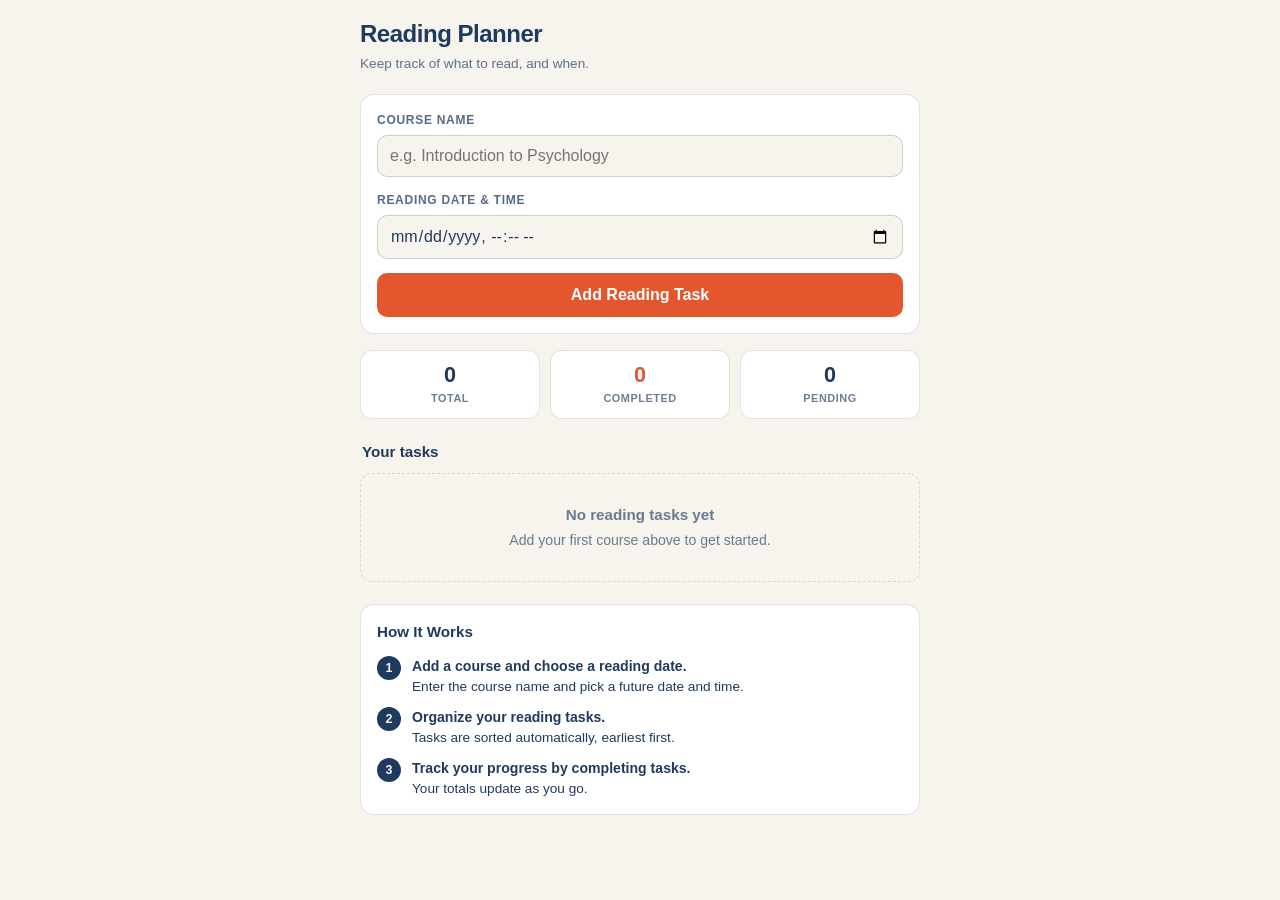
==== reading-planner.html @ fa1ab564 "Add Reading Planner app" ====
<!DOCTYPE html>
<html lang="en">
<head>
<meta charset="UTF-8" />
<meta name="viewport" content="width=device-width, initial-scale=1.0" />
<meta name="theme-color" content="#1F3A5F" />
<title>Student Reading Planner</title>
<style>
  /* ---- 3 colors only ---- */
  :root{
    --navy:#1F3A5F;   /* primary / text / structure */
    --sand:#F7F4EE;   /* surface / background */
    --coral:#E4572E;  /* accent / action */
  }

  *{box-sizing:border-box;margin:0;padding:0;}

  body{
    font-family:-apple-system,BlinkMacSystemFont,"Segoe UI",Roboto,Helvetica,Arial,sans-serif;
    background:var(--sand);
    color:var(--navy);
    line-height:1.5;
    -webkit-font-smoothing:antialiased;
    padding:16px 14px 48px;
  }

  .app{max-width:560px;margin:0 auto;}

  header{margin-bottom:20px;}
  h1{font-size:1.5rem;font-weight:700;letter-spacing:-0.02em;}
  header p{font-size:.85rem;opacity:.7;margin-top:2px;}

  /* ---- Cards ---- */
  .card{
    background:#fff;
    border:1px solid rgba(31,58,95,.14);
    border-radius:14px;
    padding:16px;
    margin-bottom:16px;
  }

  label{
    display:block;
    font-size:.75rem;
    font-weight:600;
    text-transform:uppercase;
    letter-spacing:.06em;
    margin-bottom:6px;
    opacity:.75;
  }

  input[type="text"],
  input[type="datetime-local"]{
    width:100%;
    font-size:1rem;
    font-family:inherit;
    color:var(--navy);
    background:var(--sand);
    border:1.5px solid rgba(31,58,95,.2);
    border-radius:10px;
    padding:11px 12px;
    outline:none;
    transition:border-color .15s;
  }
  input:focus{border-color:var(--navy);}

  .field{margin-bottom:14px;}

  .error{
    color:var(--coral);
    font-size:.78rem;
    font-weight:600;
    margin-top:5px;
    display:none;
  }
  .field.invalid input{border-color:var(--coral);}
  .field.invalid .error{display:block;}

  /* form-level (duplicate) error */
  .form-error{
    display:none;
    background:rgba(228,87,46,.09);
    border:1px solid rgba(228,87,46,.4);
    border-radius:10px;
    color:var(--coral);
    font-size:.82rem;
    font-weight:600;
    padding:9px 11px;
    margin-bottom:12px;
  }
  .form-error.show{display:block;}

  button{
    font-family:inherit;
    font-size:1rem;
    font-weight:600;
    cursor:pointer;
    border:none;
    border-radius:10px;
    transition:opacity .15s, transform .05s;
  }
  button:active{transform:scale(.985);}

  .btn-add{
    width:100%;
    background:var(--coral);
    color:#fff;
    padding:13px;
    font-size:1rem;
  }
  .btn-add:hover{opacity:.9;}

  /* ---- Progress summary ---- */
  .stats{
    display:grid;
    grid-template-columns:repeat(3,1fr);
    gap:10px;
    margin-bottom:16px;
  }
  .stat{
    background:#fff;
    border:1px solid rgba(31,58,95,.14);
    border-radius:12px;
    padding:11px 8px;
    text-align:center;
  }
  .stat .num{font-size:1.35rem;font-weight:700;line-height:1.2;}
  .stat .lbl{
    font-size:.68rem;
    font-weight:600;
    text-transform:uppercase;
    letter-spacing:.05em;
    opacity:.65;
    margin-top:2px;
  }
  .stat.done .num{color:var(--coral);}

  /* ---- Task list ---- */
  .list-head{
    display:flex;
    align-items:baseline;
    justify-content:space-between;
    margin:22px 2px 10px;
  }
  .list-head h2{font-size:.95rem;font-weight:700;}
  .count{font-size:.78rem;opacity:.6;}

  ul{list-style:none;display:flex;flex-direction:column;gap:10px;}

  li.task{
    background:#fff;
    border:1px solid rgba(31,58,95,.14);
    border-left:4px solid var(--coral);
    border-radius:12px;
    padding:13px 14px;
    display:flex;
    align-items:flex-start;
    gap:12px;
  }
  li.task.done{
    border-left-color:var(--navy);
    opacity:.62;
  }
  li.task.done .course{text-decoration:line-through;}

  /* The button is a full 44x44 touch target; the visible 26px box is drawn
     by the inner span, so the look is unchanged but tapping is easy. */
  .check{
    flex:0 0 auto;
    width:44px;height:44px;
    margin:-8px 0 -9px -9px;
    border:none;
    background:transparent;
    display:grid;place-items:center;
    padding:0;
  }
  .check .box{
    width:26px;height:26px;
    border:2px solid var(--navy);
    border-radius:7px;
    display:grid;place-items:center;
  }
  li.task.done .check .box{background:var(--navy);}
  .check svg{width:14px;height:14px;stroke:#fff;stroke-width:3;fill:none;opacity:0;}
  li.task.done .check svg{opacity:1;}

  .meta{flex:1 1 auto;min-width:0;}
  .course{font-weight:600;font-size:1rem;word-break:break-word;}
  .when{font-size:.8rem;opacity:.65;margin-top:2px;}
  .badge{
    display:inline-block;
    font-size:.65rem;
    font-weight:700;
    text-transform:uppercase;
    letter-spacing:.05em;
    border:1px solid rgba(31,58,95,.35);
    border-radius:6px;
    padding:1px 5px;
    margin-left:6px;
    vertical-align:1px;
    opacity:.85;
  }

  .actions{
    flex:0 0 auto;
    display:flex;
    flex-direction:column;
    align-items:flex-end;
    gap:6px;
  }

  .del{
    background:transparent;
    border:none;
    padding:0;
    height:44px;
    min-width:44px;
    margin:-9px 0;
    display:grid;place-items:center;
  }
  .del .pill{
    color:var(--coral);
    border:1px solid rgba(228,87,46,.35);
    border-radius:8px;
    padding:5px 9px;
    font-size:.78rem;
    font-weight:600;
    white-space:nowrap;
  }
  .del:hover .pill{background:var(--coral);color:#fff;border-color:var(--coral);}

  /* inline delete confirmation */
  .confirm{
    display:flex;
    flex-direction:column;
    align-items:flex-end;
    gap:6px;
  }
  .confirm .ask{
    font-size:.72rem;
    font-weight:700;
    text-transform:uppercase;
    letter-spacing:.04em;
    color:var(--coral);
    white-space:nowrap;
  }
  .confirm .row{display:flex;gap:6px;}
  .btn-yes{
    background:var(--coral);
    color:#fff;
    min-height:38px;
    padding:8px 14px;
    font-size:.8rem;
  }
  .btn-yes:hover{opacity:.9;}
  .btn-no{
    background:transparent;
    color:var(--navy);
    border:1px solid rgba(31,58,95,.35);
    min-height:38px;
    padding:8px 14px;
    font-size:.8rem;
  }
  .btn-no:hover{background:var(--navy);color:#fff;border-color:var(--navy);}

  .empty{
    text-align:center;
    padding:30px 16px;
    border:1.5px dashed rgba(31,58,95,.22);
    border-radius:12px;
    font-size:.88rem;
    opacity:.65;
  }
  .empty strong{display:block;font-size:.95rem;margin-bottom:3px;opacity:1;}

  /* ---- How it works ---- */
  .how h2{font-size:.95rem;font-weight:700;margin-bottom:12px;}
  ol.steps{list-style:none;display:flex;flex-direction:column;gap:11px;}
  ol.steps li{display:flex;gap:11px;align-items:flex-start;}
  .step-num{
    flex:0 0 auto;
    width:24px;height:24px;
    border-radius:50%;
    background:var(--navy);
    color:var(--sand);
    font-size:.78rem;
    font-weight:700;
    display:grid;place-items:center;
  }
  .step-text{font-size:.85rem;line-height:1.45;}
  .step-text b{display:block;font-size:.88rem;}

  /* ---- Toast ---- */
  .toast{
    position:fixed;
    left:50%;
    bottom:18px;
    transform:translateX(-50%);
    max-width:calc(100% - 28px);
    background:var(--navy);
    color:var(--sand);
    font-size:.85rem;
    font-weight:600;
    padding:11px 16px;
    border-radius:10px;
    box-shadow:0 4px 14px rgba(31,58,95,.25);
    opacity:0;
    visibility:hidden;
    transition:opacity .18s;
    z-index:50;
  }
  .toast.show{opacity:1;visibility:visible;}
  .toast.error{background:var(--coral);color:#fff;}

  @media (max-width:380px){
    .stat .num{font-size:1.15rem;}
    li.task{padding:12px;}
  }
</style>
</head>
<body>
<div class="app">

  <header>
    <h1>Reading Planner</h1>
    <p>Keep track of what to read, and when.</p>
  </header>

  <form class="card" id="form" novalidate>
    <div class="form-error" id="form-error" role="alert"></div>

    <div class="field" id="f-course">
      <label for="course">Course name</label>
      <input type="text" id="course" placeholder="e.g. Introduction to Psychology" autocomplete="off" />
      <div class="error" id="e-course">Please enter a course name.</div>
    </div>

    <div class="field" id="f-date">
      <label for="date">Reading date &amp; time</label>
      <input type="datetime-local" id="date" />
      <div class="error" id="e-date">Please choose a reading date and time.</div>
    </div>

    <button type="submit" class="btn-add">Add Reading Task</button>
  </form>

  <section class="stats" aria-label="Progress summary">
    <div class="stat">
      <div class="num" id="stat-total">0</div>
      <div class="lbl">Total</div>
    </div>
    <div class="stat done">
      <div class="num" id="stat-done">0</div>
      <div class="lbl">Completed</div>
    </div>
    <div class="stat">
      <div class="num" id="stat-pending">0</div>
      <div class="lbl">Pending</div>
    </div>
  </section>

  <div class="list-head">
    <h2>Your tasks</h2>
    <span class="count" id="count"></span>
  </div>

  <ul id="list"></ul>
  <div class="empty" id="empty">
    <strong>No reading tasks yet</strong>
    Add your first course above to get started.
  </div>

  <section class="card how" style="margin-top:22px;">
    <h2>How It Works</h2>
    <ol class="steps">
      <li>
        <span class="step-num">1</span>
        <span class="step-text"><b>Add a course and choose a reading date.</b>Enter the course name and pick a future date and time.</span>
      </li>
      <li>
        <span class="step-num">2</span>
        <span class="step-text"><b>Organize your reading tasks.</b>Tasks are sorted automatically, earliest first.</span>
      </li>
      <li>
        <span class="step-num">3</span>
        <span class="step-text"><b>Track your progress by completing tasks.</b>Your totals update as you go.</span>
      </li>
    </ol>
  </section>

</div>

<div class="toast" id="toast" role="status" aria-live="polite"></div>

<script>
(function () {
  "use strict";

  var STORE = "reading-planner-tasks-v1";

  var tasks = [];            // [{id, course, when, done, created}]
  var pendingDeleteId = null;

  var form      = document.getElementById("form");
  var courseEl  = document.getElementById("course");
  var dateEl    = document.getElementById("date");
  var fCourse   = document.getElementById("f-course");
  var fDate     = document.getElementById("f-date");
  var eCourse   = document.getElementById("e-course");
  var eDate     = document.getElementById("e-date");
  var formError = document.getElementById("form-error");
  var listEl    = document.getElementById("list");
  var emptyEl   = document.getElementById("empty");
  var countEl   = document.getElementById("count");
  var toastEl   = document.getElementById("toast");

  /* ============ storage ============ */

  function isValidTask(t) {
    return t && typeof t === "object" &&
      typeof t.id === "string" && t.id.length > 0 &&
      typeof t.course === "string" && t.course.trim().length > 0 &&
      typeof t.when === "string" && !isNaN(new Date(t.when).getTime());
  }

  // Returns true when the stored data had to be repaired, so the caller can
  // write the clean version back instead of re-parsing junk on every load.
  function load() {
    var repaired = false;
    try {
      var raw = localStorage.getItem(STORE);
      if (!raw) { tasks = []; return false; }

      var parsed = JSON.parse(raw);
      if (!Array.isArray(parsed)) { tasks = []; return true; }

      // drop anything malformed rather than letting it break the render
      var clean = [];
      parsed.forEach(function (t) {
        if (!isValidTask(t)) { repaired = true; return; }
        var norm = {
          id: t.id,
          course: String(t.course).trim(),
          when: t.when,
          done: t.done === true,
          created: typeof t.created === "number" ? t.created : 0
        };
        if (norm.course !== t.course || norm.done !== t.done || norm.created !== t.created) {
          repaired = true;
        }
        clean.push(norm);
      });
      tasks = clean;
    } catch (e) {
      tasks = [];
      repaired = true;
    }
    return repaired;
  }

  function save() {
    try {
      localStorage.setItem(STORE, JSON.stringify(tasks));
    } catch (e) {
      toast("Could not save — browser storage is unavailable.", "error");
    }
  }

  /* ============ helpers ============ */

  function esc(s) {
    return String(s).replace(/[&<>"']/g, function (c) {
      return { "&":"&amp;", "<":"&lt;", ">":"&gt;", '"':"&quot;", "'":"&#39;" }[c];
    });
  }

  function formatWhen(iso) {
    var d = new Date(iso);
    if (isNaN(d.getTime())) return "";
    var date = d.toLocaleDateString(undefined, {
      weekday: "short", month: "short", day: "numeric", year: "numeric"
    });
    var time = d.toLocaleTimeString(undefined, { hour: "numeric", minute: "2-digit" });
    return date + " · " + time;
  }

  // current minute, floored — anything at or after this is "not in the past"
  function currentMinute() {
    var n = new Date();
    return new Date(n.getFullYear(), n.getMonth(), n.getDate(), n.getHours(), n.getMinutes()).getTime();
  }

  // "YYYY-MM-DDTHH:MM" in the user's own timezone (what datetime-local wants)
  function toLocalInput(ts) {
    var d = new Date(ts);
    var pad = function (v) { return String(v).padStart(2, "0"); };
    return d.getFullYear() + "-" + pad(d.getMonth() + 1) + "-" + pad(d.getDate()) +
      "T" + pad(d.getHours()) + ":" + pad(d.getMinutes());
  }

  function refreshMin() {
    dateEl.min = toLocalInput(currentMinute());
  }

  function sorted() {
    return tasks.slice().sort(function (a, b) {
      var diff = new Date(a.when) - new Date(b.when);
      return diff !== 0 ? diff : a.created - b.created;   // stable tie-break
    });
  }

  function isDuplicate(course, when) {
    var c = course.trim().toLowerCase();
    return tasks.some(function (t) {
      return t.course.trim().toLowerCase() === c &&
        new Date(t.when).getTime() === new Date(when).getTime();
    });
  }

  /* ============ feedback ============ */

  var toastTimer = null;
  function toast(msg, kind) {
    toastEl.textContent = msg;
    toastEl.className = "toast show" + (kind === "error" ? " error" : "");
    if (toastTimer) clearTimeout(toastTimer);
    toastTimer = setTimeout(function () { toastEl.className = "toast"; }, 2600);
  }

  /* ============ render ============ */

  function render() {
    var items = sorted();
    listEl.innerHTML = "";

    var doneCount = tasks.filter(function (t) { return t.done; }).length;
    var total = tasks.length;
    var pending = total - doneCount;

    document.getElementById("stat-total").textContent = total;
    document.getElementById("stat-done").textContent = doneCount;
    document.getElementById("stat-pending").textContent = pending;

    if (total === 0) {
      emptyEl.style.display = "block";
      countEl.textContent = "";
      return;
    }
    emptyEl.style.display = "none";
    countEl.textContent = doneCount + " of " + total + " done";

    items.forEach(function (t) {
      var li = document.createElement("li");
      li.className = "task" + (t.done ? " done" : "");

      var confirmHTML = pendingDeleteId === t.id
        ? '<div class="confirm">' +
            '<span class="ask">Delete this task?</span>' +
            '<div class="row">' +
              '<button class="btn-yes" type="button" data-act="delete-confirm" data-id="' + t.id + '">Yes</button>' +
              '<button class="btn-no" type="button" data-act="delete-cancel">Cancel</button>' +
            '</div>' +
          '</div>'
        : '<button class="del" type="button" data-act="delete-ask" data-id="' + t.id + '">' +
            '<span class="pill">Delete</span>' +
          '</button>';

      li.innerHTML =
        '<button class="check" type="button" aria-label="' +
          (t.done ? "Mark as not completed" : "Mark as completed") +
          '" aria-pressed="' + (t.done ? "true" : "false") + '" data-act="toggle" data-id="' + t.id + '">' +
          '<span class="box">' +
            '<svg viewBox="0 0 24 24" aria-hidden="true"><polyline points="20 6 9 17 4 12"/></svg>' +
          '</span>' +
        '</button>' +
        '<div class="meta">' +
          '<div class="course">' + esc(t.course) +
            (t.done ? '<span class="badge">Done</span>' : '') +
          '</div>' +
          '<div class="when">' + esc(formatWhen(t.when)) + '</div>' +
        '</div>' +
        '<div class="actions">' + confirmHTML + '</div>';

      listEl.appendChild(li);
    });
  }

  /* ============ validation ============ */

  function setFieldError(field, errorEl, message) {
    if (message) {
      field.classList.add("invalid");
      errorEl.textContent = message;
    } else {
      field.classList.remove("invalid");
    }
  }

  function clearFormError() {
    formError.classList.remove("show");
    formError.textContent = "";
  }

  function showFormError(message) {
    formError.textContent = message;
    formError.classList.add("show");
  }

  function validate() {
    var course = courseEl.value.trim();
    var when   = dateEl.value.trim();
    var ok = true;

    clearFormError();

    if (!course) {
      setFieldError(fCourse, eCourse, "Please enter a course name.");
      ok = false;
    } else if (course.length > 80) {
      setFieldError(fCourse, eCourse, "Course name must be 80 characters or fewer.");
      ok = false;
    } else {
      setFieldError(fCourse, eCourse, null);
    }

    if (!when) {
      setFieldError(fDate, eDate, "Please choose a reading date and time.");
      ok = false;
    } else {
      var ts = new Date(when).getTime();
      if (isNaN(ts)) {
        setFieldError(fDate, eDate, "That date and time could not be understood.");
        ok = false;
      } else if (ts < currentMinute()) {
        setFieldError(fDate, eDate, "Please choose a date and time in the future — that one has already passed.");
        ok = false;
      } else {
        setFieldError(fDate, eDate, null);
      }
    }

    if (ok && isDuplicate(course, when)) {
      showFormError("You already added \u201C" + course + "\u201D for that exact date and time.");
      ok = false;
    }

    return ok;
  }

  /* ============ events ============ */

  form.addEventListener("submit", function (e) {
    e.preventDefault();

    if (!validate()) {
      var firstBad = form.querySelector(".field.invalid input");
      if (firstBad) firstBad.focus();
      return;
    }

    var course = courseEl.value.trim();
    tasks.push({
      id: String(Date.now()) + Math.random().toString(36).slice(2, 7),
      course: course,
      when: dateEl.value.trim(),
      done: false,
      created: Date.now()
    });

    save();
    pendingDeleteId = null;
    render();
    refreshMin();

    form.reset();
    clearFormError();
    setFieldError(fCourse, eCourse, null);
    setFieldError(fDate, eDate, null);
    courseEl.focus();
    toast("Added: " + course);
  });

  courseEl.addEventListener("input", function () {
    if (courseEl.value.trim()) setFieldError(fCourse, eCourse, null);
    clearFormError();
  });

  dateEl.addEventListener("input", function () {
    var v = dateEl.value.trim();
    if (v) {
      var ts = new Date(v).getTime();
      if (!isNaN(ts) && ts < currentMinute()) {
        setFieldError(fDate, eDate, "Please choose a date and time in the future — that one has already passed.");
      } else {
        setFieldError(fDate, eDate, null);
      }
    }
    clearFormError();
  });

  listEl.addEventListener("click", function (e) {
    var btn = e.target.closest("button[data-act]");
    if (!btn) return;

    var act = btn.getAttribute("data-act");
    var id  = btn.getAttribute("data-id");

    if (act === "toggle") {
      var toggled = null;
      tasks.forEach(function (t) {
        if (t.id === id) { t.done = !t.done; toggled = t; }
      });
      if (toggled) {
        save();
        render();
        toast(toggled.done
          ? "Completed: " + toggled.course
          : "Marked as pending: " + toggled.course);
      }
      return;
    }

    if (act === "delete-ask") {
      pendingDeleteId = id;
      render();
      return;
    }

    if (act === "delete-cancel") {
      pendingDeleteId = null;
      render();
      return;
    }

    if (act === "delete-confirm") {
      var removed = null;
      tasks = tasks.filter(function (t) {
        if (t.id === id) { removed = t; return false; }
        return true;
      });
      pendingDeleteId = null;
      save();
      render();
      if (removed) toast("Deleted: " + removed.course);
      return;
    }
  });

  /* ============ init ============ */

  refreshMin();
  if (load()) save();   // self-heal corrupt or legacy stored data
  render();

  // keep the "no past dates" floor current if the page stays open
  setInterval(refreshMin, 60000);
})();
</script>
</body>
</html>
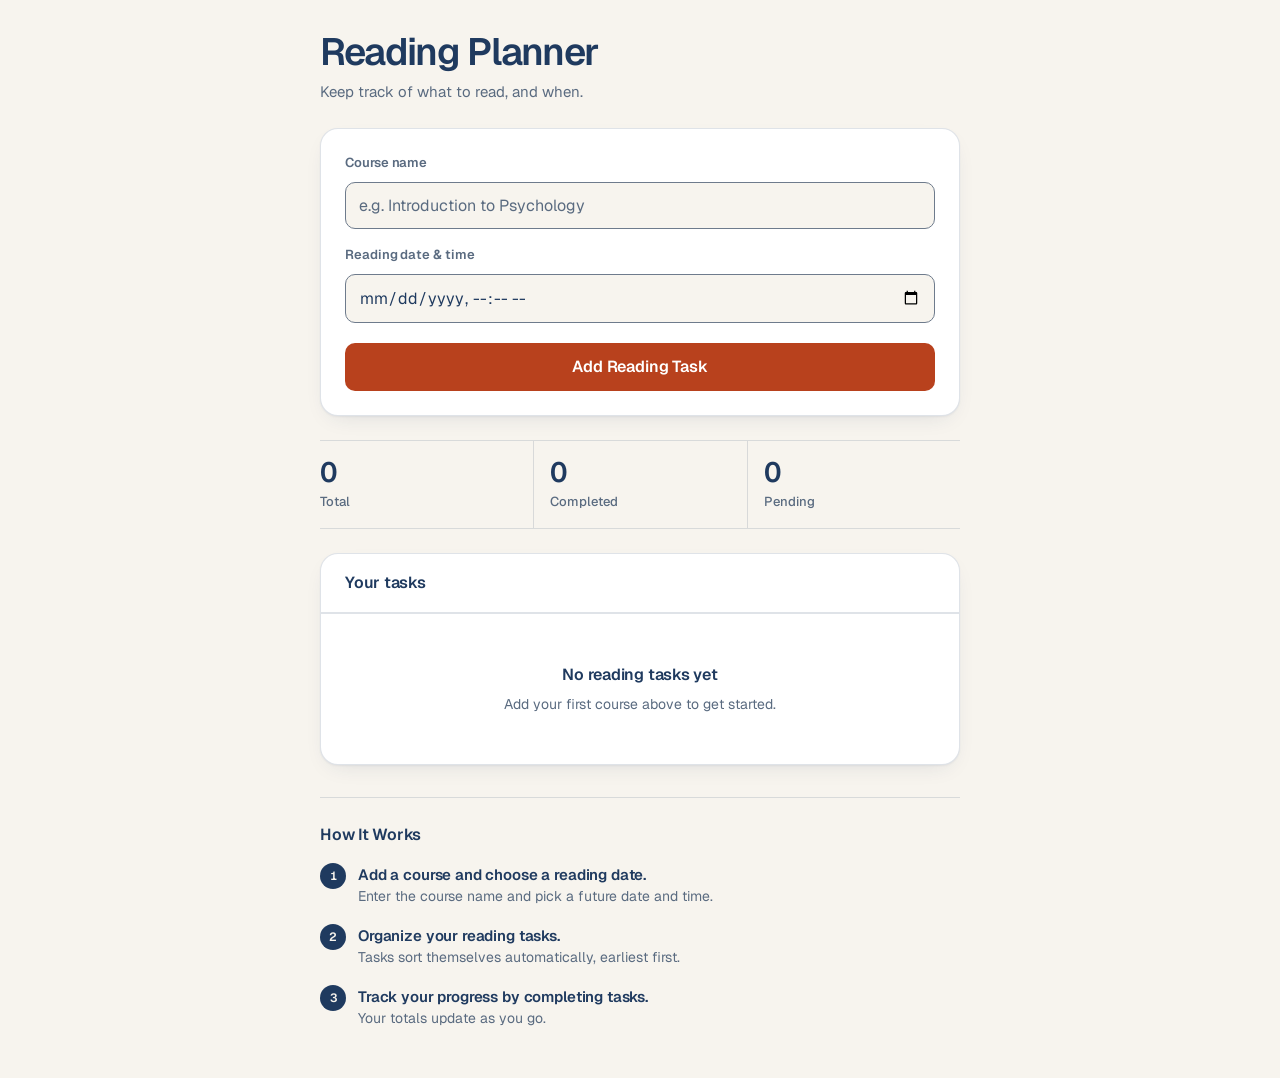
==== commit ec29ddf0: "Redesign: stronger typography, spacing and layout" ====
--- a/reading-planner.html
+++ b/reading-planner.html
@@ -5,316 +5,400 @@
 <meta name="viewport" content="width=device-width, initial-scale=1.0" />
 <meta name="theme-color" content="#1F3A5F" />
 <title>Student Reading Planner</title>
+<link rel="preconnect" href="https://fonts.googleapis.com">
+<link rel="preconnect" href="https://fonts.gstatic.com" crossorigin>
+<link href="https://fonts.googleapis.com/css2?family=Geist:wght@400..700&display=swap" rel="stylesheet">
 <style>
-  /* ---- 3 colors only ---- */
+  /* ============================================================
+     PALETTE — the three brand hues, plus two derived steps that
+     exist ONLY to satisfy WCAG AA. Same hues, no new colors.
+       navy  #1F3A5F   primary text, structure        (10.46:1 on cream)
+       cream #F7F4EE   page background
+       coral #E4572E   brand accent, fills & marks    (3.68:1 — graphics only)
+       navy-soft  #5A6B80   secondary text            (4.97:1 on cream)
+       coral-deep #B8411D   coral for text & CTA fill (5.51:1 with white)
+     ============================================================ */
   :root{
-    --navy:#1F3A5F;   /* primary / text / structure */
-    --sand:#F7F4EE;   /* surface / background */
-    --coral:#E4572E;  /* accent / action */
+    --navy:#1F3A5F;
+    --cream:#F7F4EE;
+    --coral:#E4572E;
+    --navy-soft:#5A6B80;
+    --coral-deep:#B8411D;
+    --surface:#FFFFFF;
+
+    --line:rgba(31,58,95,.14);
+    --field-border:#6E7B8C;          /* 3.95:1 vs cream — meets the 3:1 UI-component rule */
+    --field-bg:#F7F4EE;
+
+    /* spacing scale — 4px base */
+    --sp-1:4px; --sp-2:8px; --sp-3:12px; --sp-4:16px;
+    --sp-5:24px; --sp-6:32px; --sp-7:48px;
+
+    /* SHAPE CONSISTENCY LOCK — one documented scale, used everywhere:
+       surfaces 18 · controls 10 · micro-marks 6 */
+    --r-surface:18px;
+    --r-control:10px;
+    --r-micro:6px;
+
+    --shadow:0 1px 2px rgba(31,58,95,.06), 0 8px 24px -12px rgba(31,58,95,.18);
   }
 
   *{box-sizing:border-box;margin:0;padding:0;}
 
+  html{-webkit-text-size-adjust:100%;}
+
   body{
-    font-family:-apple-system,BlinkMacSystemFont,"Segoe UI",Roboto,Helvetica,Arial,sans-serif;
-    background:var(--sand);
+    font-family:"Geist",ui-sans-serif,-apple-system,BlinkMacSystemFont,"Segoe UI",Roboto,Helvetica,Arial,sans-serif;
+    font-size:.9375rem;
+    line-height:1.6;
+    background:var(--cream);
     color:var(--navy);
-    line-height:1.5;
     -webkit-font-smoothing:antialiased;
-    padding:16px 14px 48px;
-  }
-
-  .app{max-width:560px;margin:0 auto;}
-
-  header{margin-bottom:20px;}
-  h1{font-size:1.5rem;font-weight:700;letter-spacing:-0.02em;}
-  header p{font-size:.85rem;opacity:.7;margin-top:2px;}
-
-  /* ---- Cards ---- */
-  .card{
-    background:#fff;
-    border:1px solid rgba(31,58,95,.14);
-    border-radius:14px;
-    padding:16px;
-    margin-bottom:16px;
-  }
+    text-rendering:optimizeLegibility;
+    padding:var(--sp-6) var(--sp-4) var(--sp-7);
+  }
+
+  .app{max-width:640px;margin:0 auto;}
+
+  /* ---------- header ---------- */
+  header{margin-bottom:var(--sp-5);}
+  h1{
+    font-size:clamp(1.75rem,1.35rem + 1.7vw,2.375rem);
+    font-weight:600;
+    letter-spacing:-.035em;
+    line-height:1.06;
+    color:var(--navy);
+  }
+  .lede{
+    margin-top:var(--sp-2);
+    font-size:.9375rem;
+    color:var(--navy-soft);
+    max-width:65ch;
+  }
+
+  /* ---------- surfaces ---------- */
+  .surface{
+    background:var(--surface);
+    border:1px solid var(--line);
+    border-radius:var(--r-surface);
+    box-shadow:var(--shadow);
+  }
+
+  /* ---------- form ---------- */
+  form{padding:var(--sp-5);margin-bottom:var(--sp-5);}
+
+  .form-error{
+    display:none;
+    background:rgba(184,65,29,.07);
+    border:1px solid rgba(184,65,29,.32);
+    border-radius:var(--r-control);
+    color:var(--coral-deep);
+    font-size:.8125rem;
+    font-weight:500;
+    line-height:1.45;
+    padding:var(--sp-3) var(--sp-4);
+    margin-bottom:var(--sp-4);
+  }
+  .form-error.show{display:block;}
+
+  .field{margin-bottom:var(--sp-4);}
 
   label{
     display:block;
-    font-size:.75rem;
-    font-weight:600;
-    text-transform:uppercase;
-    letter-spacing:.06em;
-    margin-bottom:6px;
-    opacity:.75;
+    font-size:.8125rem;
+    font-weight:600;
+    letter-spacing:-.005em;
+    color:var(--navy-soft);
+    margin-bottom:var(--sp-2);
   }
 
   input[type="text"],
   input[type="datetime-local"]{
     width:100%;
+    font-family:inherit;
     font-size:1rem;
-    font-family:inherit;
+    font-weight:400;
     color:var(--navy);
-    background:var(--sand);
-    border:1.5px solid rgba(31,58,95,.2);
-    border-radius:10px;
-    padding:11px 12px;
+    background:var(--field-bg);
+    border:1.5px solid var(--field-border);
+    border-radius:var(--r-control);
+    padding:12px 13px;
     outline:none;
-    transition:border-color .15s;
-  }
-  input:focus{border-color:var(--navy);}
-
-  .field{margin-bottom:14px;}
+    transition:border-color .15s ease, box-shadow .15s ease;
+  }
+  input::placeholder{color:var(--navy-soft);opacity:1;}
+  input:hover{border-color:var(--navy-soft);}
+  input:focus{
+    border-color:var(--navy);
+    box-shadow:0 0 0 3px rgba(31,58,95,.13);
+  }
 
   .error{
-    color:var(--coral);
-    font-size:.78rem;
-    font-weight:600;
-    margin-top:5px;
     display:none;
-  }
-  .field.invalid input{border-color:var(--coral);}
+    color:var(--coral-deep);
+    font-size:.8125rem;
+    font-weight:500;
+    line-height:1.45;
+    margin-top:var(--sp-2);
+  }
+  .field.invalid input{border-color:var(--coral-deep);}
+  .field.invalid input:focus{box-shadow:0 0 0 3px rgba(184,65,29,.16);}
   .field.invalid .error{display:block;}
 
-  /* form-level (duplicate) error */
-  .form-error{
-    display:none;
-    background:rgba(228,87,46,.09);
-    border:1px solid rgba(228,87,46,.4);
-    border-radius:10px;
-    color:var(--coral);
-    font-size:.82rem;
-    font-weight:600;
-    padding:9px 11px;
-    margin-bottom:12px;
-  }
-  .form-error.show{display:block;}
-
+  /* ---------- buttons ---------- */
   button{
     font-family:inherit;
-    font-size:1rem;
-    font-weight:600;
     cursor:pointer;
     border:none;
-    border-radius:10px;
-    transition:opacity .15s, transform .05s;
-  }
-  button:active{transform:scale(.985);}
+    background:none;
+    color:inherit;
+    border-radius:var(--r-control);
+    transition:transform .06s ease, background-color .15s ease, border-color .15s ease, color .15s ease;
+  }
+  button:active{transform:scale(.98);}          /* tactile push */
+  button:focus-visible,
+  input:focus-visible{
+    outline:2px solid var(--navy);
+    outline-offset:2px;
+  }
 
   .btn-add{
     width:100%;
-    background:var(--coral);
+    min-height:48px;
+    background:var(--coral-deep);               /* 5.51:1 with white — passes AA */
     color:#fff;
-    padding:13px;
     font-size:1rem;
-  }
-  .btn-add:hover{opacity:.9;}
-
-  /* ---- Progress summary ---- */
+    font-weight:600;
+    letter-spacing:-.01em;
+    padding:13px var(--sp-4);
+    margin-top:var(--sp-1);
+  }
+  .btn-add:hover{background:#A33A19;}
+
+  /* ---------- stats strip — plain, divided, no cards ---------- */
   .stats{
     display:grid;
     grid-template-columns:repeat(3,1fr);
-    gap:10px;
-    margin-bottom:16px;
-  }
-  .stat{
-    background:#fff;
-    border:1px solid rgba(31,58,95,.14);
-    border-radius:12px;
-    padding:11px 8px;
-    text-align:center;
-  }
-  .stat .num{font-size:1.35rem;font-weight:700;line-height:1.2;}
+    border-top:1px solid var(--line);
+    border-bottom:1px solid var(--line);
+    margin-bottom:var(--sp-5);
+  }
+  .stat{padding:var(--sp-4) var(--sp-4);}
+  .stat:first-child{padding-left:0;}
+  .stat + .stat{border-left:1px solid var(--line);}
+  .stat .num{
+    display:block;
+    font-size:1.75rem;
+    font-weight:600;
+    letter-spacing:-.03em;
+    line-height:1.1;
+    font-variant-numeric:tabular-nums;
+    color:var(--navy);
+  }
   .stat .lbl{
-    font-size:.68rem;
-    font-weight:600;
-    text-transform:uppercase;
-    letter-spacing:.05em;
-    opacity:.65;
-    margin-top:2px;
-  }
-  .stat.done .num{color:var(--coral);}
-
-  /* ---- Task list ---- */
+    display:block;
+    margin-top:var(--sp-1);
+    font-size:.8125rem;
+    font-weight:500;
+    color:var(--navy-soft);
+  }
+
+  /* ---------- list ---------- */
   .list-head{
     display:flex;
     align-items:baseline;
     justify-content:space-between;
-    margin:22px 2px 10px;
-  }
-  .list-head h2{font-size:.95rem;font-weight:700;}
-  .count{font-size:.78rem;opacity:.6;}
-
-  ul{list-style:none;display:flex;flex-direction:column;gap:10px;}
+    gap:var(--sp-3);
+    padding:var(--sp-4) var(--sp-5);
+    border-bottom:1px solid var(--line);
+  }
+  .list-head h2{font-size:1rem;font-weight:600;letter-spacing:-.015em;}
+  .count{
+    font-size:.8125rem;
+    color:var(--navy-soft);
+    font-variant-numeric:tabular-nums;
+    white-space:nowrap;
+  }
+
+  ul{list-style:none;}
 
   li.task{
-    background:#fff;
-    border:1px solid rgba(31,58,95,.14);
-    border-left:4px solid var(--coral);
-    border-radius:12px;
-    padding:13px 14px;
-    display:flex;
-    align-items:flex-start;
-    gap:12px;
-  }
-  li.task.done{
-    border-left-color:var(--navy);
-    opacity:.62;
-  }
-  li.task.done .course{text-decoration:line-through;}
-
-  /* The button is a full 44x44 touch target; the visible 26px box is drawn
-     by the inner span, so the look is unchanged but tapping is easy. */
+    display:grid;
+    grid-template-columns:44px minmax(0,1fr) auto;
+    align-items:start;
+    gap:var(--sp-3);
+    padding:var(--sp-4) var(--sp-5);
+    border-bottom:1px solid var(--line);
+  }
+  li.task:last-child{border-bottom:none;}
+
   .check{
+    width:44px;height:44px;
+    margin:-9px 0 -9px -9px;
+    display:grid;place-items:center;
     flex:0 0 auto;
-    width:44px;height:44px;
-    margin:-8px 0 -9px -9px;
-    border:none;
-    background:transparent;
+  }
+  .check .box{
+    width:24px;height:24px;
+    border:1.5px solid var(--field-border);
+    border-radius:var(--r-micro);
+    background:var(--surface);
     display:grid;place-items:center;
-    padding:0;
-  }
-  .check .box{
-    width:26px;height:26px;
-    border:2px solid var(--navy);
-    border-radius:7px;
-    display:grid;place-items:center;
-  }
-  li.task.done .check .box{background:var(--navy);}
-  .check svg{width:14px;height:14px;stroke:#fff;stroke-width:3;fill:none;opacity:0;}
+    transition:background-color .15s ease, border-color .15s ease;
+  }
+  .check:hover .box{border-color:var(--navy);}
+  .check svg{width:13px;height:13px;stroke:#fff;stroke-width:3.2;fill:none;stroke-linecap:round;stroke-linejoin:round;opacity:0;}
+  li.task.done .check .box{background:var(--navy);border-color:var(--navy);}
   li.task.done .check svg{opacity:1;}
 
-  .meta{flex:1 1 auto;min-width:0;}
-  .course{font-weight:600;font-size:1rem;word-break:break-word;}
-  .when{font-size:.8rem;opacity:.65;margin-top:2px;}
+  .meta{min-width:0;padding-top:1px;}
+  .course{
+    font-size:1rem;
+    font-weight:600;
+    letter-spacing:-.015em;
+    line-height:1.35;
+    color:var(--navy);
+    overflow-wrap:anywhere;
+  }
+  li.task.done .course{
+    color:var(--navy-soft);                     /* explicit color, not opacity — keeps 4.97:1 */
+    text-decoration:line-through;
+    text-decoration-thickness:1.5px;
+    text-decoration-color:rgba(90,107,128,.55);
+  }
+  .when{
+    margin-top:3px;
+    font-size:.8125rem;
+    color:var(--navy-soft);
+    font-variant-numeric:tabular-nums;
+  }
   .badge{
     display:inline-block;
-    font-size:.65rem;
-    font-weight:700;
+    margin-left:var(--sp-2);
+    padding:1px 6px 2px;
+    font-size:.6875rem;
+    font-weight:600;
+    letter-spacing:.04em;
     text-transform:uppercase;
-    letter-spacing:.05em;
-    border:1px solid rgba(31,58,95,.35);
-    border-radius:6px;
-    padding:1px 5px;
-    margin-left:6px;
+    color:var(--navy-soft);
+    border:1px solid var(--line);
+    border-radius:var(--r-micro);
     vertical-align:1px;
-    opacity:.85;
-  }
-
-  .actions{
-    flex:0 0 auto;
-    display:flex;
-    flex-direction:column;
-    align-items:flex-end;
-    gap:6px;
-  }
+  }
+
+  .actions{display:flex;flex-direction:column;align-items:flex-end;gap:var(--sp-2);}
 
   .del{
-    background:transparent;
-    border:none;
-    padding:0;
-    height:44px;
-    min-width:44px;
-    margin:-9px 0;
+    height:44px;min-width:44px;
+    margin:-9px -4px -9px 0;
+    padding:0 var(--sp-2);
     display:grid;place-items:center;
   }
   .del .pill{
-    color:var(--coral);
-    border:1px solid rgba(228,87,46,.35);
-    border-radius:8px;
-    padding:5px 9px;
-    font-size:.78rem;
-    font-weight:600;
+    display:block;
+    color:var(--coral-deep);
+    border:1px solid rgba(184,65,29,.34);
+    border-radius:var(--r-control);
+    padding:6px 11px;
+    font-size:.8125rem;
+    font-weight:600;
+    letter-spacing:-.005em;
     white-space:nowrap;
-  }
-  .del:hover .pill{background:var(--coral);color:#fff;border-color:var(--coral);}
-
-  /* inline delete confirmation */
-  .confirm{
-    display:flex;
-    flex-direction:column;
-    align-items:flex-end;
-    gap:6px;
-  }
+    transition:background-color .15s ease, color .15s ease, border-color .15s ease;
+  }
+  .del:hover .pill{background:var(--coral-deep);color:#fff;border-color:var(--coral-deep);}
+
+  .confirm{display:flex;flex-direction:column;align-items:flex-end;gap:var(--sp-2);}
   .confirm .ask{
-    font-size:.72rem;
-    font-weight:700;
-    text-transform:uppercase;
-    letter-spacing:.04em;
-    color:var(--coral);
+    font-size:.8125rem;
+    font-weight:600;
+    color:var(--coral-deep);
     white-space:nowrap;
   }
-  .confirm .row{display:flex;gap:6px;}
-  .btn-yes{
-    background:var(--coral);
-    color:#fff;
-    min-height:38px;
-    padding:8px 14px;
-    font-size:.8rem;
-  }
-  .btn-yes:hover{opacity:.9;}
-  .btn-no{
-    background:transparent;
+  .confirm .row{display:flex;gap:var(--sp-2);}
+  .btn-yes,.btn-no{
+    min-height:40px;
+    padding:9px 14px;
+    font-size:.8125rem;
+    font-weight:600;
+    border-radius:var(--r-control);
+    white-space:nowrap;
+  }
+  .btn-yes{background:var(--coral-deep);color:#fff;}
+  .btn-yes:hover{background:#A33A19;}
+  .btn-no{color:var(--navy);border:1px solid var(--field-border);background:var(--surface);}
+  .btn-no:hover{background:var(--navy);color:var(--cream);border-color:var(--navy);}
+
+  /* ---------- empty state ---------- */
+  .empty{
+    padding:var(--sp-7) var(--sp-5);
+    text-align:center;
+    border-top:1px solid var(--line);
+    border-radius:0 0 var(--r-surface) var(--r-surface);
+  }
+  .empty strong{
+    display:block;
+    font-size:1rem;
+    font-weight:600;
+    letter-spacing:-.015em;
     color:var(--navy);
-    border:1px solid rgba(31,58,95,.35);
-    min-height:38px;
-    padding:8px 14px;
-    font-size:.8rem;
-  }
-  .btn-no:hover{background:var(--navy);color:#fff;border-color:var(--navy);}
-
-  .empty{
-    text-align:center;
-    padding:30px 16px;
-    border:1.5px dashed rgba(31,58,95,.22);
-    border-radius:12px;
-    font-size:.88rem;
-    opacity:.65;
-  }
-  .empty strong{display:block;font-size:.95rem;margin-bottom:3px;opacity:1;}
-
-  /* ---- How it works ---- */
-  .how h2{font-size:.95rem;font-weight:700;margin-bottom:12px;}
-  ol.steps{list-style:none;display:flex;flex-direction:column;gap:11px;}
-  ol.steps li{display:flex;gap:11px;align-items:flex-start;}
+    margin-bottom:var(--sp-1);
+  }
+  .empty span{font-size:.875rem;color:var(--navy-soft);}
+
+  /* ---------- how it works ---------- */
+  .how{margin-top:var(--sp-6);padding-top:var(--sp-5);border-top:1px solid var(--line);}
+  .how h2{font-size:1rem;font-weight:600;letter-spacing:-.015em;margin-bottom:var(--sp-4);}
+  ol.steps{list-style:none;display:flex;flex-direction:column;gap:var(--sp-4);}
+  ol.steps li{display:grid;grid-template-columns:26px 1fr;gap:var(--sp-3);align-items:start;}
   .step-num{
-    flex:0 0 auto;
-    width:24px;height:24px;
+    width:26px;height:26px;
     border-radius:50%;
     background:var(--navy);
-    color:var(--sand);
-    font-size:.78rem;
-    font-weight:700;
+    color:var(--cream);
+    font-size:.75rem;
+    font-weight:600;
+    font-variant-numeric:tabular-nums;
     display:grid;place-items:center;
   }
-  .step-text{font-size:.85rem;line-height:1.45;}
-  .step-text b{display:block;font-size:.88rem;}
-
-  /* ---- Toast ---- */
+  .step-text{font-size:.875rem;color:var(--navy-soft);line-height:1.55;max-width:65ch;}
+  .step-text b{display:block;font-size:.9375rem;font-weight:600;color:var(--navy);letter-spacing:-.01em;}
+
+  /* ---------- toast ---------- */
   .toast{
     position:fixed;
     left:50%;
-    bottom:18px;
-    transform:translateX(-50%);
-    max-width:calc(100% - 28px);
+    bottom:var(--sp-5);
+    transform:translate(-50%,6px);
+    max-width:calc(100% - var(--sp-6));
     background:var(--navy);
-    color:var(--sand);
-    font-size:.85rem;
-    font-weight:600;
-    padding:11px 16px;
-    border-radius:10px;
-    box-shadow:0 4px 14px rgba(31,58,95,.25);
+    color:var(--cream);
+    font-size:.875rem;
+    font-weight:500;
+    letter-spacing:-.005em;
+    padding:12px var(--sp-4);
+    border-radius:var(--r-control);
+    box-shadow:0 10px 30px -10px rgba(31,58,95,.5);
     opacity:0;
     visibility:hidden;
-    transition:opacity .18s;
+    transition:opacity .18s ease, transform .18s ease, visibility .18s;
     z-index:50;
   }
-  .toast.show{opacity:1;visibility:visible;}
-  .toast.error{background:var(--coral);color:#fff;}
-
-  @media (max-width:380px){
-    .stat .num{font-size:1.15rem;}
-    li.task{padding:12px;}
+  .toast.show{opacity:1;visibility:visible;transform:translate(-50%,0);}
+  .toast.error{background:var(--coral-deep);color:#fff;}
+
+  @media (max-width:420px){
+    form{padding:var(--sp-4);}
+    .list-head{padding:var(--sp-4);}
+    /* touch targets stay 44px even on the narrowest screens */
+    li.task{padding:var(--sp-4);grid-template-columns:44px minmax(0,1fr) auto;}
+    .stat{padding:var(--sp-4) var(--sp-3);}
+    .stat .num{font-size:1.5rem;}
+  }
+
+  @media (prefers-reduced-motion:reduce){
+    *{transition:none !important;animation:none !important;}
+    button:active{transform:none;}
   }
 </style>
 </head>
@@ -323,10 +407,10 @@
 
   <header>
     <h1>Reading Planner</h1>
-    <p>Keep track of what to read, and when.</p>
+    <p class="lede">Keep track of what to read, and when.</p>
   </header>
 
-  <form class="card" id="form" novalidate>
+  <form class="surface" id="form" novalidate>
     <div class="form-error" id="form-error" role="alert"></div>
 
     <div class="field" id="f-course">
@@ -346,31 +430,32 @@
 
   <section class="stats" aria-label="Progress summary">
     <div class="stat">
-      <div class="num" id="stat-total">0</div>
-      <div class="lbl">Total</div>
-    </div>
-    <div class="stat done">
-      <div class="num" id="stat-done">0</div>
-      <div class="lbl">Completed</div>
+      <span class="num" id="stat-total">0</span>
+      <span class="lbl">Total</span>
     </div>
     <div class="stat">
-      <div class="num" id="stat-pending">0</div>
-      <div class="lbl">Pending</div>
+      <span class="num" id="stat-done">0</span>
+      <span class="lbl">Completed</span>
+    </div>
+    <div class="stat">
+      <span class="num" id="stat-pending">0</span>
+      <span class="lbl">Pending</span>
     </div>
   </section>
 
-  <div class="list-head">
-    <h2>Your tasks</h2>
-    <span class="count" id="count"></span>
-  </div>
-
-  <ul id="list"></ul>
-  <div class="empty" id="empty">
-    <strong>No reading tasks yet</strong>
-    Add your first course above to get started.
-  </div>
-
-  <section class="card how" style="margin-top:22px;">
+  <section class="surface" aria-label="Your tasks">
+    <div class="list-head">
+      <h2>Your tasks</h2>
+      <span class="count" id="count"></span>
+    </div>
+    <ul id="list"></ul>
+    <div class="empty" id="empty">
+      <strong>No reading tasks yet</strong>
+      <span>Add your first course above to get started.</span>
+    </div>
+  </section>
+
+  <section class="how">
     <h2>How It Works</h2>
     <ol class="steps">
       <li>
@@ -379,7 +464,7 @@
       </li>
       <li>
         <span class="step-num">2</span>
-        <span class="step-text"><b>Organize your reading tasks.</b>Tasks are sorted automatically, earliest first.</span>
+        <span class="step-text"><b>Organize your reading tasks.</b>Tasks sort themselves automatically, earliest first.</span>
       </li>
       <li>
         <span class="step-num">3</span>
@@ -434,7 +519,6 @@
       var parsed = JSON.parse(raw);
       if (!Array.isArray(parsed)) { tasks = []; return true; }
 
-      // drop anything malformed rather than letting it break the render
       var clean = [];
       parsed.forEach(function (t) {
         if (!isValidTask(t)) { repaired = true; return; }
@@ -574,10 +658,10 @@
           '</span>' +
         '</button>' +
         '<div class="meta">' +
-          '<div class="course">' + esc(t.course) +
+          '<div class="course">' + esc(t.course) + '</div>' +
+          '<div class="when">' + esc(formatWhen(t.when)) +
             (t.done ? '<span class="badge">Done</span>' : '') +
           '</div>' +
-          '<div class="when">' + esc(formatWhen(t.when)) + '</div>' +
         '</div>' +
         '<div class="actions">' + confirmHTML + '</div>';
 
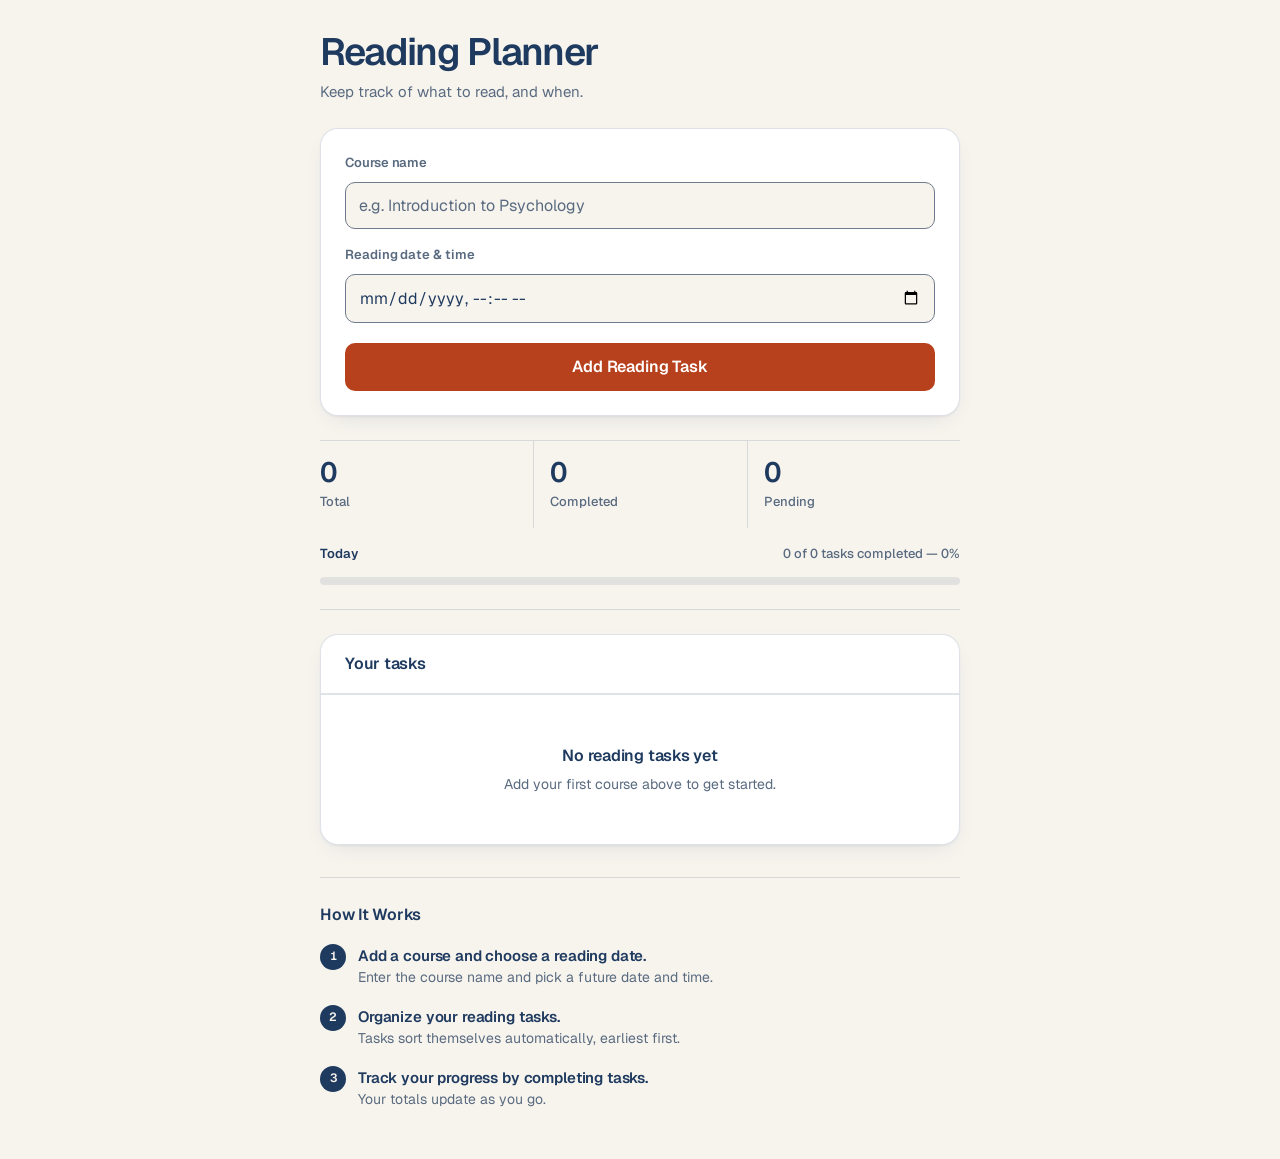
==== commit bfaefa2a: "Add daily study progress bar" ====
--- a/reading-planner.html
+++ b/reading-planner.html
@@ -180,8 +180,6 @@
     display:grid;
     grid-template-columns:repeat(3,1fr);
     border-top:1px solid var(--line);
-    border-bottom:1px solid var(--line);
-    margin-bottom:var(--sp-5);
   }
   .stat{padding:var(--sp-4) var(--sp-4);}
   .stat:first-child{padding-left:0;}
@@ -201,6 +199,46 @@
     font-size:.8125rem;
     font-weight:500;
     color:var(--navy-soft);
+  }
+
+  /* ---------- today's study progress ---------- */
+  .today{
+    padding:var(--sp-4) 0 var(--sp-5);
+    border-bottom:1px solid var(--line);
+    margin-bottom:var(--sp-5);
+  }
+  .today-head{
+    display:flex;
+    align-items:baseline;
+    justify-content:space-between;
+    flex-wrap:wrap;
+    gap:var(--sp-1) var(--sp-3);
+    margin-bottom:var(--sp-3);
+  }
+  .t-label{
+    font-size:.8125rem;
+    font-weight:600;
+    color:var(--navy);
+    white-space:nowrap;
+  }
+  .t-count{
+    font-size:.8125rem;
+    font-weight:500;
+    color:var(--navy-soft);
+    font-variant-numeric:tabular-nums;
+  }
+  .bar{
+    height:8px;
+    background:rgba(31,58,95,.10);
+    border-radius:var(--r-micro);
+    overflow:hidden;
+  }
+  .bar-fill{
+    height:100%;
+    width:0%;
+    background:var(--coral-deep);      /* 5.51:1 vs white — well past the 3:1 graphic rule */
+    border-radius:var(--r-micro);
+    transition:width .25s ease;
   }
 
   /* ---------- list ---------- */
@@ -443,6 +481,17 @@
     </div>
   </section>
 
+  <section class="today" aria-label="Today's study progress">
+    <div class="today-head">
+      <span class="t-label" id="today-label">Today</span>
+      <span class="t-count" id="today-count">0 of 0 tasks completed — 0%</span>
+    </div>
+    <div class="bar" id="today-bar" role="progressbar"
+         aria-labelledby="today-label" aria-valuemin="0" aria-valuemax="100" aria-valuenow="0">
+      <div class="bar-fill" id="today-fill"></div>
+    </div>
+  </section>
+
   <section class="surface" aria-label="Your tasks">
     <div class="list-head">
       <h2>Your tasks</h2>
@@ -498,6 +547,9 @@
   var emptyEl   = document.getElementById("empty");
   var countEl   = document.getElementById("count");
   var toastEl   = document.getElementById("toast");
+  var todayCountEl = document.getElementById("today-count");
+  var todayBarEl   = document.getElementById("today-bar");
+  var todayFillEl  = document.getElementById("today-fill");
 
   /* ============ storage ============ */
 
@@ -586,6 +638,25 @@
     dateEl.min = toLocalInput(currentMinute());
   }
 
+  // a task counts as "today" when its date falls on today's local calendar day
+  function isToday(iso) {
+    var d = new Date(iso);
+    if (isNaN(d.getTime())) return false;
+    return d.toDateString() === new Date().toDateString();
+  }
+
+  function renderToday() {
+    var todayTasks = tasks.filter(function (t) { return isToday(t.when); });
+    var total = todayTasks.length;
+    var done  = todayTasks.filter(function (t) { return t.done; }).length;
+    var pct   = total === 0 ? 0 : Math.round((done / total) * 100);   // no tasks today -> 0%
+
+    todayCountEl.textContent = done + " of " + total + " tasks completed \u2014 " + pct + "%";
+    todayFillEl.style.width = pct + "%";
+    todayBarEl.setAttribute("aria-valuenow", String(pct));
+    todayBarEl.setAttribute("aria-valuetext", done + " of " + total + " tasks completed, " + pct + " percent");
+  }
+
   function sorted() {
     return tasks.slice().sort(function (a, b) {
       var diff = new Date(a.when) - new Date(b.when);
@@ -624,6 +695,8 @@
     document.getElementById("stat-total").textContent = total;
     document.getElementById("stat-done").textContent = doneCount;
     document.getElementById("stat-pending").textContent = pending;
+
+    renderToday();
 
     if (total === 0) {
       emptyEl.style.display = "block";
@@ -836,8 +909,14 @@
   if (load()) save();   // self-heal corrupt or legacy stored data
   render();
 
-  // keep the "no past dates" floor current if the page stays open
-  setInterval(refreshMin, 60000);
+  // Keep the "no past dates" floor current if the page stays open, and re-render
+  // when the calendar day rolls over so "today" never goes stale.
+  var lastDay = new Date().toDateString();
+  setInterval(function () {
+    refreshMin();
+    var d = new Date().toDateString();
+    if (d !== lastDay) { lastDay = d; render(); }
+  }, 60000);
 })();
 </script>
 </body>
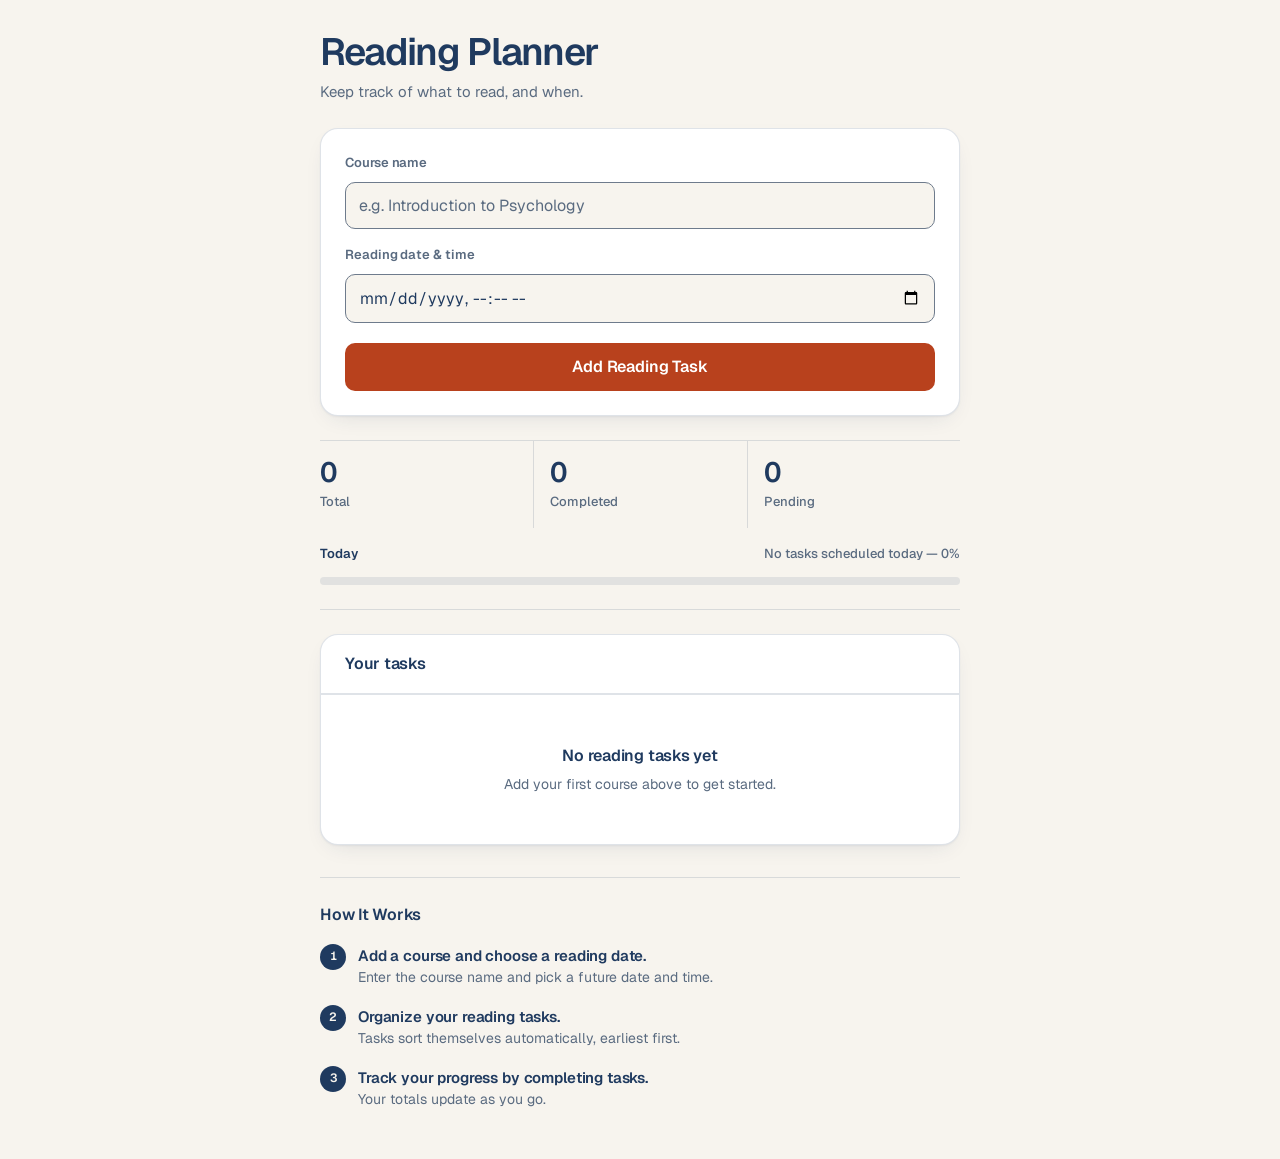
==== commit cdd0117e: "Clarify the Today bar when nothing is scheduled today" ====
--- a/reading-planner.html
+++ b/reading-planner.html
@@ -651,10 +651,17 @@
     var done  = todayTasks.filter(function (t) { return t.done; }).length;
     var pct   = total === 0 ? 0 : Math.round((done / total) * 100);   // no tasks today -> 0%
 
-    todayCountEl.textContent = done + " of " + total + " tasks completed \u2014 " + pct + "%";
+    // With nothing scheduled today a bare "0 of 0" reads like a broken bar, so say
+    // plainly why it is empty. Still 0%, still no errors.
+    todayCountEl.textContent = total === 0
+      ? "No tasks scheduled today \u2014 0%"
+      : done + " of " + total + " tasks completed \u2014 " + pct + "%";
+
     todayFillEl.style.width = pct + "%";
     todayBarEl.setAttribute("aria-valuenow", String(pct));
-    todayBarEl.setAttribute("aria-valuetext", done + " of " + total + " tasks completed, " + pct + " percent");
+    todayBarEl.setAttribute("aria-valuetext", total === 0
+      ? "No tasks scheduled today"
+      : done + " of " + total + " tasks completed, " + pct + " percent");
   }
 
   function sorted() {
